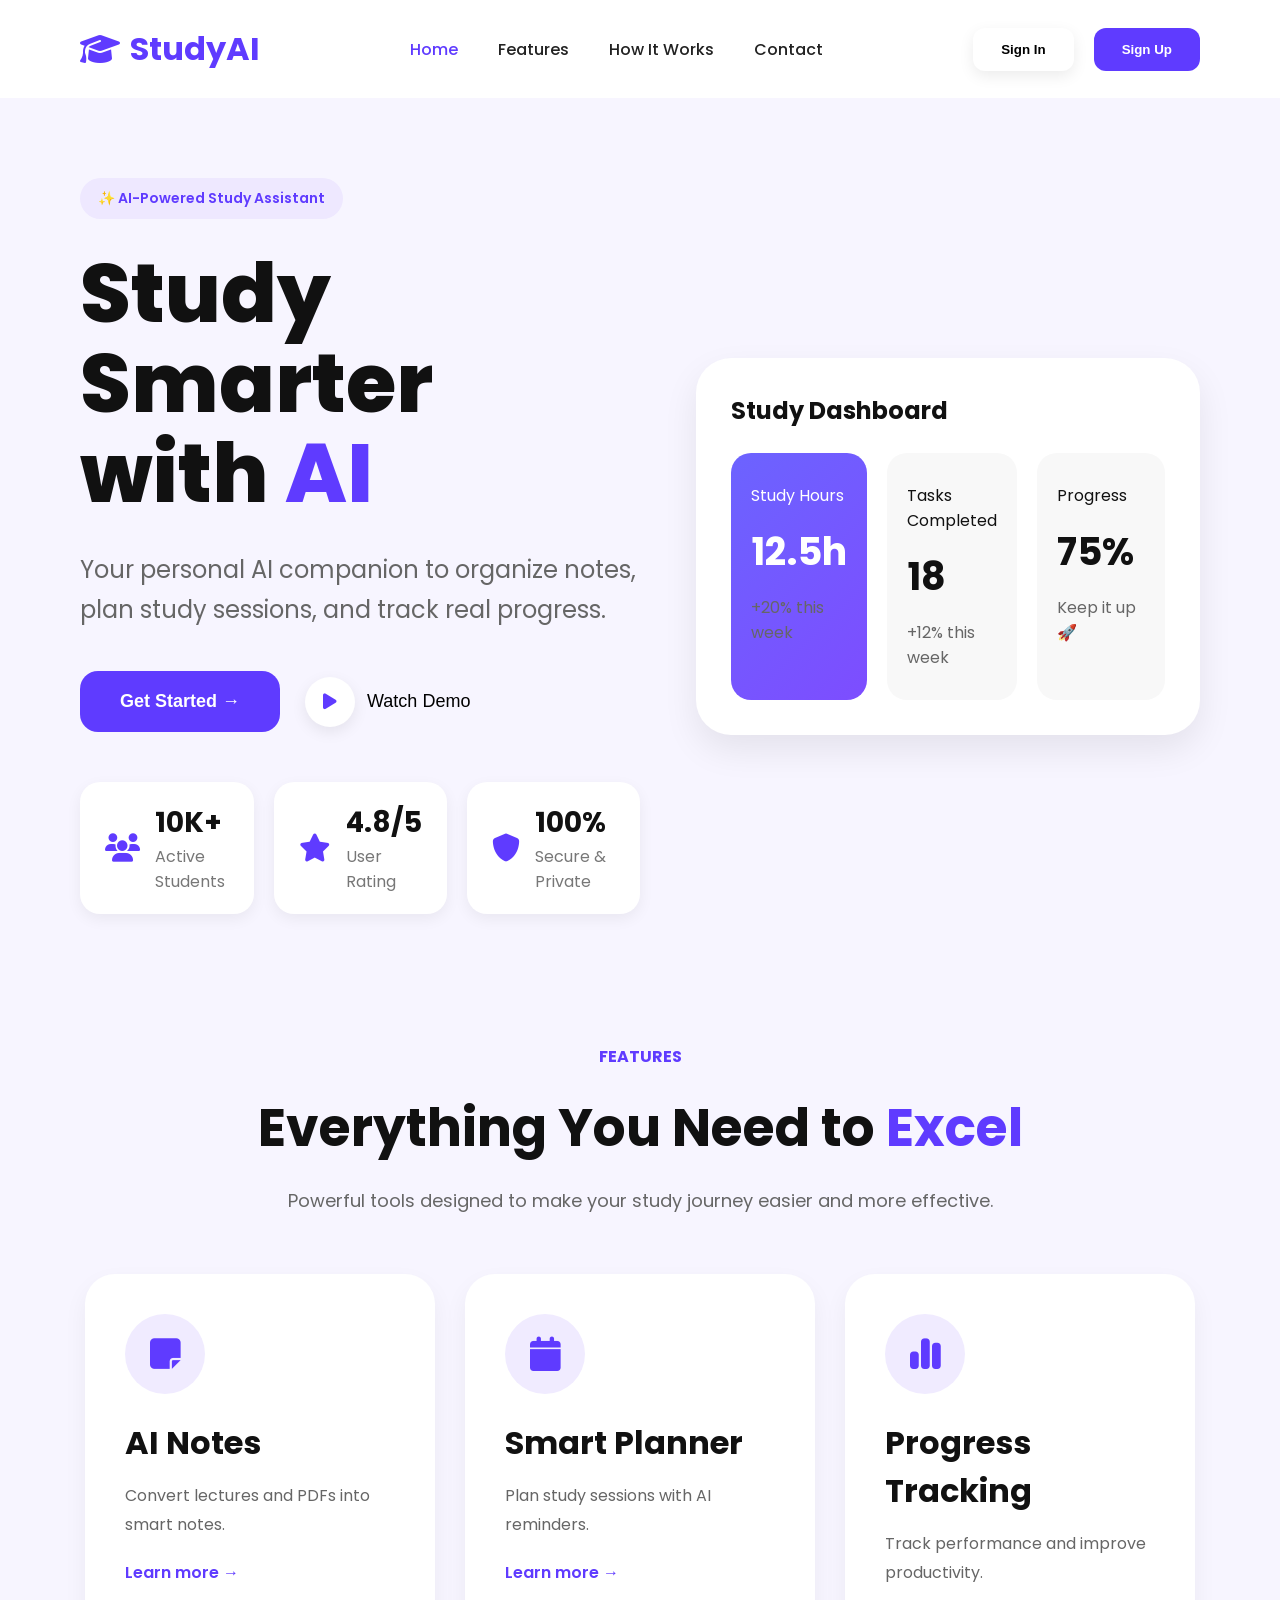
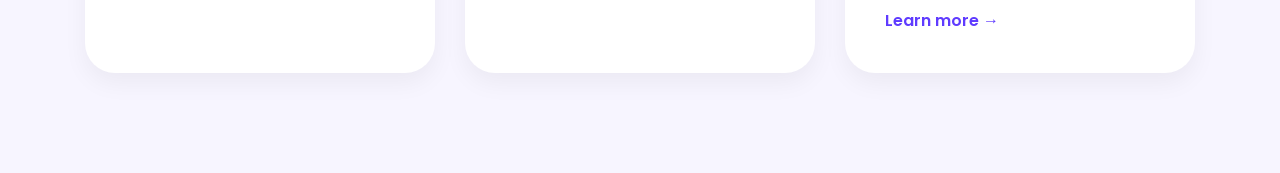
==== index.html @ 9ba7599a "completed SmartAI landing page" ====
<!-- index.html -->

<!DOCTYPE html>
<html lang="en">

<head>
    <meta charset="UTF-8">
    <meta name="viewport" content="width=device-width, initial-scale=1.0">

    <title>StudyAI</title>

    <link rel="stylesheet" href="style.css">

    <link href="https://fonts.googleapis.com/css2?family=Poppins:wght@300;400;500;600;700;800&display=swap"
        rel="stylesheet">

    <link rel="stylesheet"
        href="https://cdnjs.cloudflare.com/ajax/libs/font-awesome/6.5.2/css/all.min.css">
</head>

<body>

    <!-- NAVBAR -->

    <nav>

        <div class="logo">
            <i class="fa-solid fa-graduation-cap"></i>
            <span>StudyAI</span>
        </div>

        <ul class="nav-links">
            <li><a class="active" href="#">Home</a></li>
            <li><a href="#">Features</a></li>
            <li><a href="#">How It Works</a></li>
            <li><a href="#">Contact</a></li>
        </ul>

        <div class="auth-buttons">
            <button class="signin-btn">Sign In</button>
            <button class="signup-btn">Sign Up</button>
        </div>

    </nav>

    <!-- HERO -->

    <section class="hero">

        <!-- LEFT -->

        <div class="hero-left">

            <div class="tag">
                ✨ AI-Powered Study Assistant
            </div>

            <h1>
                Study Smarter <br>
                with <span>AI</span>
            </h1>

            <p>
                Your personal AI companion to organize notes,
                plan study sessions, and track real progress.
            </p>

            <div class="hero-buttons">

                <button class="main-btn">
                    Get Started →
                </button>

                <button class="demo-btn">
                    <i class="fa-solid fa-play"></i>
                    Watch Demo
                </button>

            </div>

            <!-- STATS -->

            <div class="stats">

                <div class="stat-card">
                    <i class="fa-solid fa-users"></i>
                    <div>
                        <h3>10K+</h3>
                        <span>Active Students</span>
                    </div>
                </div>

                <div class="stat-card">
                    <i class="fa-solid fa-star"></i>
                    <div>
                        <h3>4.8/5</h3>
                        <span>User Rating</span>
                    </div>
                </div>

                <div class="stat-card">
                    <i class="fa-solid fa-shield"></i>
                    <div>
                        <h3>100%</h3>
                        <span>Secure & Private</span>
                    </div>
                </div>

            </div>

        </div>

        <!-- RIGHT -->

        <div class="hero-right">

            <div class="dashboard">

                <h2>Study Dashboard</h2>

                <div class="dashboard-cards">

                    <div class="dashboard-card purple">
                        <p>Study Hours</p>
                        <h3>12.5h</h3>
                        <span>+20% this week</span>
                    </div>

                    <div class="dashboard-card">
                        <p>Tasks Completed</p>
                        <h3>18</h3>
                        <span>+12% this week</span>
                    </div>

                    <div class="dashboard-card">
                        <p>Progress</p>
                        <h3>75%</h3>
                        <span>Keep it up 🚀</span>
                    </div>

                </div>

            </div>

        </div>

    </section>

    <!-- FEATURES -->

    <section class="features-section">

        <div class="features-title">
            <span>FEATURES</span>

            <h2>
                Everything You Need to
                <span>Excel</span>
            </h2>

            <p>
                Powerful tools designed to make your study
                journey easier and more effective.
            </p>
        </div>

        <div class="features">

            <div class="feature-card">

                <div class="icon">
                    <i class="fa-solid fa-note-sticky"></i>
                </div>

                <h3>AI Notes</h3>

                <p>
                    Convert lectures and PDFs into smart notes.
                </p>

                <a href="#">Learn more →</a>

            </div>

            <div class="feature-card">

                <div class="icon">
                    <i class="fa-solid fa-calendar"></i>
                </div>

                <h3>Smart Planner</h3>

                <p>
                    Plan study sessions with AI reminders.
                </p>

                <a href="#">Learn more →</a>

            </div>

            <div class="feature-card">

                <div class="icon">
                    <i class="fa-solid fa-chart-simple"></i>
                </div>

                <h3>Progress Tracking</h3>

                <p>
                    Track performance and improve productivity.
                </p>

                <a href="#">Learn more →</a>

            </div>

        </div>

    </section>

</body>

</html>
---- style.css ----
/* style.css */

*{
    margin:0;
    padding:0;
    box-sizing:border-box;
}

body{
    font-family:'Poppins',sans-serif;
    background:#f7f5ff;
    color:#111;

    overflow-x:hidden;
}

/* NAVBAR */

nav{
    display:flex;
    justify-content:space-between;
    align-items:center;

    padding:25px 80px;

    background:white;
}

.logo{
    display:flex;
    align-items:center;
    gap:10px;

    font-size:32px;
    font-weight:700;
    color:#5f3bff;
}

.nav-links{
    display:flex;
    gap:40px;

    list-style:none;
}

.nav-links a{
    text-decoration:none;
    color:#222;
    font-weight:500;

    transition:0.3s;
}

.nav-links a:hover{
    color:#5f3bff;
}

.active{
    color:#5f3bff !important;
}

.auth-buttons{
    display:flex;
    gap:20px;
}

.signin-btn{
    padding:14px 28px;

    border:none;
    border-radius:12px;

    background:white;

    box-shadow:0 5px 15px rgba(0,0,0,0.08);

    font-weight:600;

    cursor:pointer;
}

.signup-btn{
    padding:14px 28px;

    border:none;
    border-radius:12px;

    background:#5f3bff;
    color:white;

    font-weight:600;

    cursor:pointer;

    transition:0.3s;
}

.signup-btn:hover{
    transform:translateY(-3px);

    box-shadow:0 10px 20px rgba(95,59,255,0.4);
}

/* HERO */

.hero{
    display:flex;
    justify-content:space-between;
    align-items:center;

    padding:80px;
}

/* LEFT */

.hero-left{
    width:50%;
}

.tag{
    display:inline-block;

    background:#eee8ff;
    color:#5f3bff;

    padding:10px 18px;

    border-radius:30px;

    margin-bottom:30px;

    font-size:14px;
    font-weight:600;
}

.hero-left h1{
    font-size:82px;
    line-height:1.1;

    margin-bottom:30px;

    font-weight:800;
}

.hero-left h1 span{
    color:#5f3bff;
}

.hero-left p{
    font-size:24px;
    line-height:1.7;

    color:#666;

    margin-bottom:40px;
}

/* HERO BUTTONS */

.hero-buttons{
    display:flex;
    align-items:center;
    gap:25px;

    margin-bottom:50px;
}

.main-btn{
    padding:20px 40px;

    border:none;
    border-radius:18px;

    background:#5f3bff;
    color:white;

    font-size:18px;
    font-weight:600;

    cursor:pointer;

    transition:0.3s;
}

.main-btn:hover{
    transform:translateY(-5px);

    box-shadow:0 15px 25px rgba(95,59,255,0.35);
}

.demo-btn{
    background:none;
    border:none;

    font-size:18px;

    display:flex;
    align-items:center;
    gap:12px;

    cursor:pointer;
}

.demo-btn i{
    width:50px;
    height:50px;

    border-radius:50%;

    background:white;

    display:flex;
    justify-content:center;
    align-items:center;

    box-shadow:0 5px 15px rgba(0,0,0,0.08);

    color:#5f3bff;
}

/* STATS */

.stats{
    display:flex;
    gap:20px;
}

.stat-card{
    background:white;

    padding:20px 25px;

    border-radius:20px;

    display:flex;
    align-items:center;
    gap:15px;

    box-shadow:0 5px 15px rgba(0,0,0,0.06);
}

.stat-card i{
    font-size:28px;
    color:#5f3bff;
}

.stat-card h3{
    font-size:28px;
}

.stat-card span{
    color:#777;
}

/* RIGHT */

.hero-right{
    width:45%;
}

.dashboard{
    background:white;

    padding:35px;

    border-radius:35px;

    box-shadow:0 15px 35px rgba(0,0,0,0.08);
}

.dashboard h2{
    margin-bottom:25px;
}

.dashboard-cards{
    display:grid;
    grid-template-columns:repeat(3,1fr);

    gap:20px;
}

.dashboard-card{
    background:#f8f8f8;

    padding:30px 20px;

    border-radius:20px;
}

.dashboard-card h3{
    font-size:38px;

    margin:15px 0;
}

.dashboard-card span{
    color:#666;
}

.purple{
    background:linear-gradient(135deg,#6c63ff,#7d4dff);
    color:white;
}

/* FEATURES */

.features-section{
    padding:50px 80px 100px;
}

.features-title{
    text-align:center;

    margin-bottom:60px;
}

.features-title span{
    color:#5f3bff;
    font-weight:700;
}

.features-title h2{
    font-size:52px;

    margin:20px 0;
}

.features-title h2 span{
    color:#5f3bff;
}

.features-title p{
    color:#666;
    font-size:18px;
}

.features{
    display:flex;
    justify-content:center;
    gap:30px;
}

.feature-card{
    background:white;

    width:350px;

    padding:40px;

    border-radius:30px;

    box-shadow:0 10px 25px rgba(0,0,0,0.05);

    transition:0.3s;
}

.feature-card:hover{
    transform:translateY(-10px);
}

.icon{
    width:80px;
    height:80px;

    border-radius:50%;

    background:#f0ebff;

    display:flex;
    justify-content:center;
    align-items:center;

    margin-bottom:25px;
}

.icon i{
    font-size:35px;
    color:#5f3bff;
}

.feature-card h3{
    font-size:32px;

    margin-bottom:15px;
}

.feature-card p{
    color:#666;

    line-height:1.8;

    margin-bottom:20px;
}

.feature-card a{
    color:#5f3bff;

    text-decoration:none;

    font-weight:600;
}
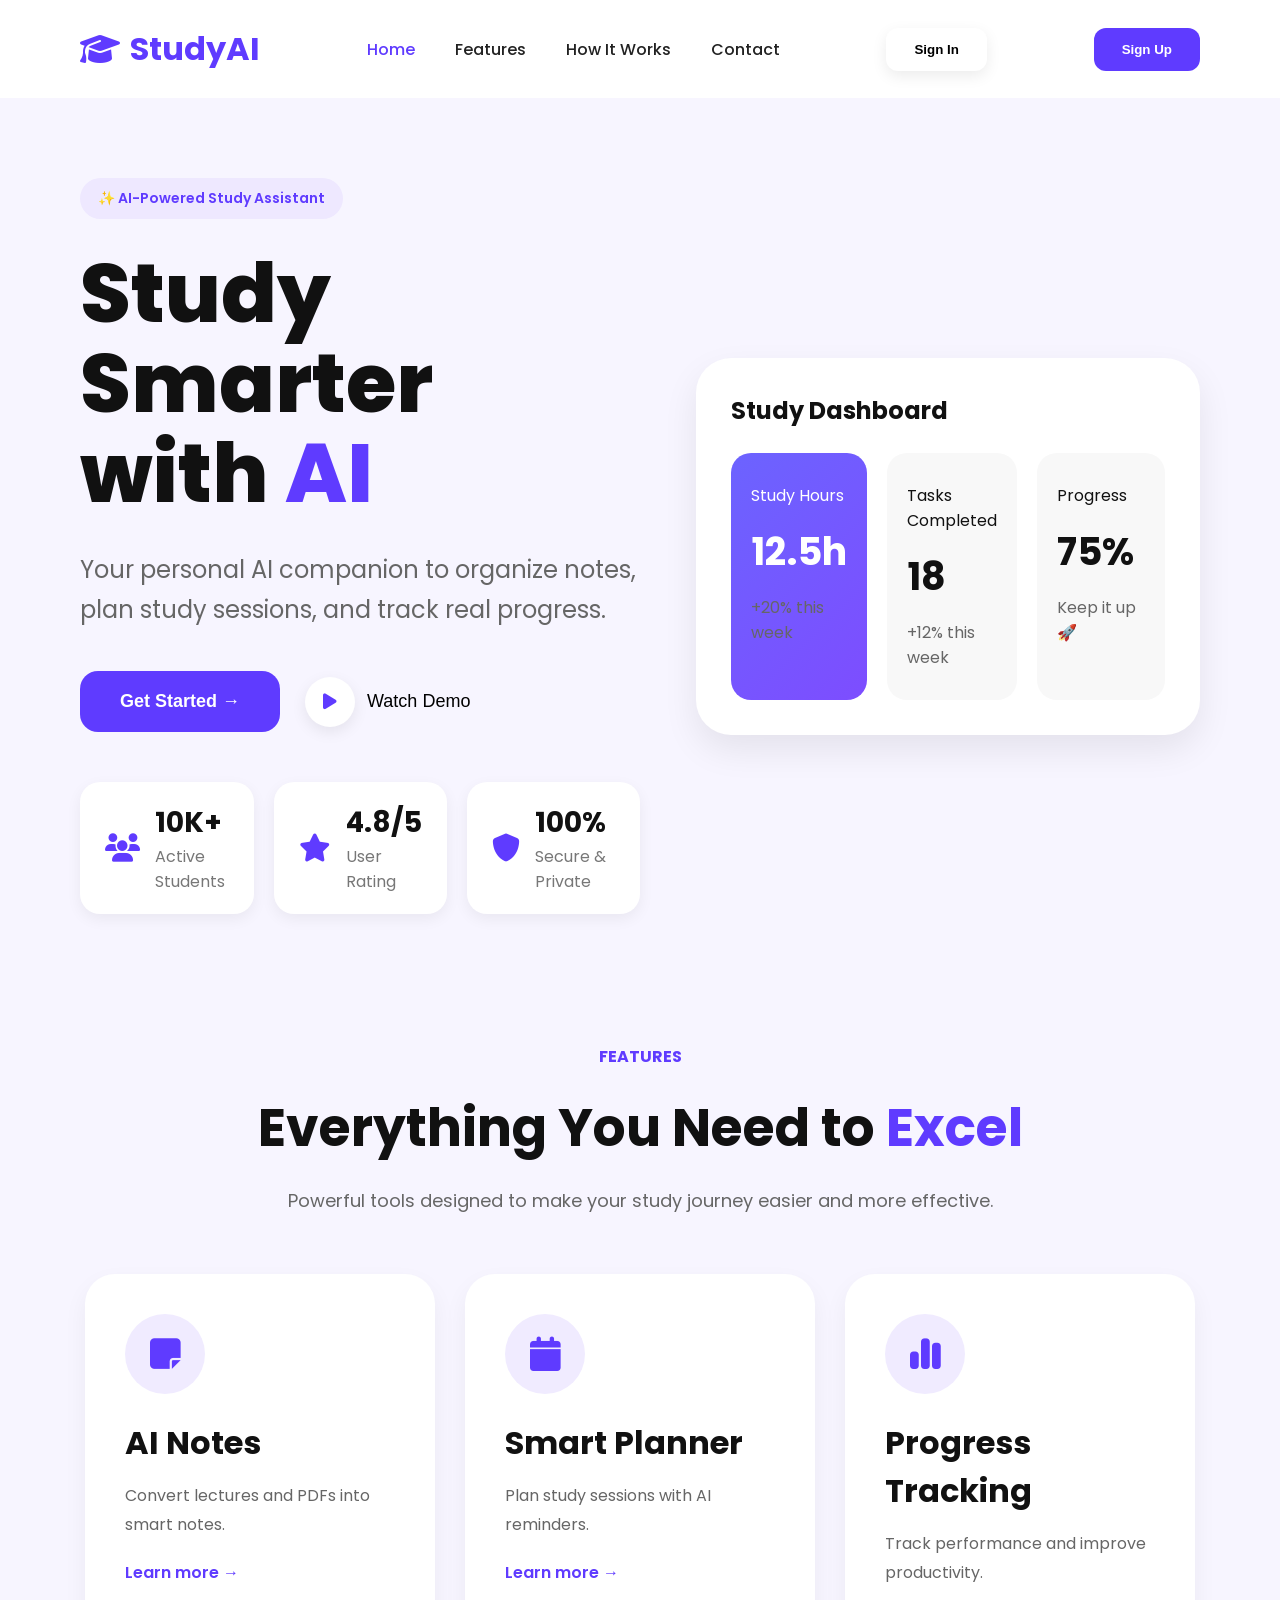
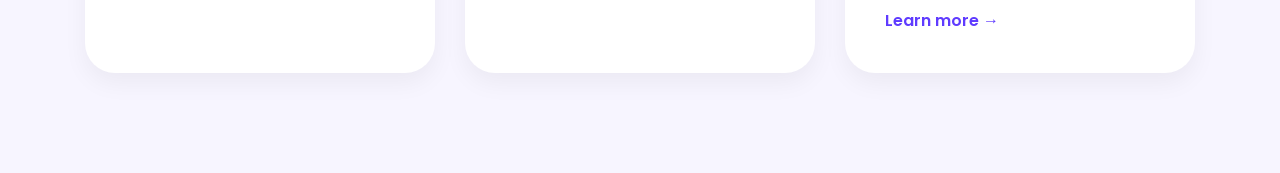
==== commit 204c7438: "dashboard was created" ====
--- a/index.html
+++ b/index.html
@@ -29,16 +29,25 @@
             <span>StudyAI</span>
         </div>
 
-        <ul class="nav-links">
+        <ul class="nav-links" id="navLinks">
             <li><a class="active" href="#">Home</a></li>
             <li><a href="#">Features</a></li>
             <li><a href="#">How It Works</a></li>
             <li><a href="#">Contact</a></li>
         </ul>
-
-        <div class="auth-buttons">
-            <button class="signin-btn">Sign In</button>
-            <button class="signup-btn">Sign Up</button>
+<!-- HAMBURGER MENU -->
+
+<div class="menu-toggle" id="menuToggle">
+
+    <i class="fa-solid fa-bars"></i>
+
+</div>
+           <a href="login.html">
+    <button class="signin-btn">Sign In</button>
+</a>
+            <a href="signup.html">
+    <button class="signup-btn">Sign Up</button>
+</a>
         </div>
 
     </nav>
--- a/style.css
+++ b/style.css
@@ -398,4 +398,99 @@
     text-decoration:none;
 
     font-weight:600;
+}
+@media(max-width:900px){
+
+    nav{
+        flex-direction:column;
+        gap:20px;
+
+        padding:20px;
+    }
+
+    .hero{
+        flex-direction:column;
+
+        text-align:center;
+
+        padding:50px 20px;
+    }
+
+    .hero-left{
+        width:100%;
+    }
+
+    .hero-right{
+        width:100%;
+
+        margin-top:40px;
+    }
+
+    .hero-left h1{
+        font-size:48px;
+    }
+
+    .features{
+        flex-direction:column;
+        align-items:center;
+    }
+
+    .dashboard-cards{
+        grid-template-columns:1fr;
+    }
+
+}
+/* MENU TOGGLE */
+
+.menu-toggle{
+    display:none;
+
+    font-size:28px;
+
+    cursor:pointer;
+
+    color:#6c63ff;
+}
+
+/* MOBILE RESPONSIVE NAVBAR */
+
+@media(max-width:900px){
+
+    nav{
+        padding:20px;
+    }
+
+    .nav-links{
+
+        position:absolute;
+
+        top:90px;
+        right:-100%;
+
+        width:250px;
+        height:100vh;
+
+        background:white;
+
+        flex-direction:column;
+
+        padding:40px;
+
+        transition:0.4s;
+
+        box-shadow:-5px 0 20px rgba(0,0,0,0.08);
+    }
+
+    .nav-links.active{
+        right:0;
+    }
+
+    .auth-buttons{
+        display:none;
+    }
+
+    .menu-toggle{
+        display:block;
+    }
+
 }
